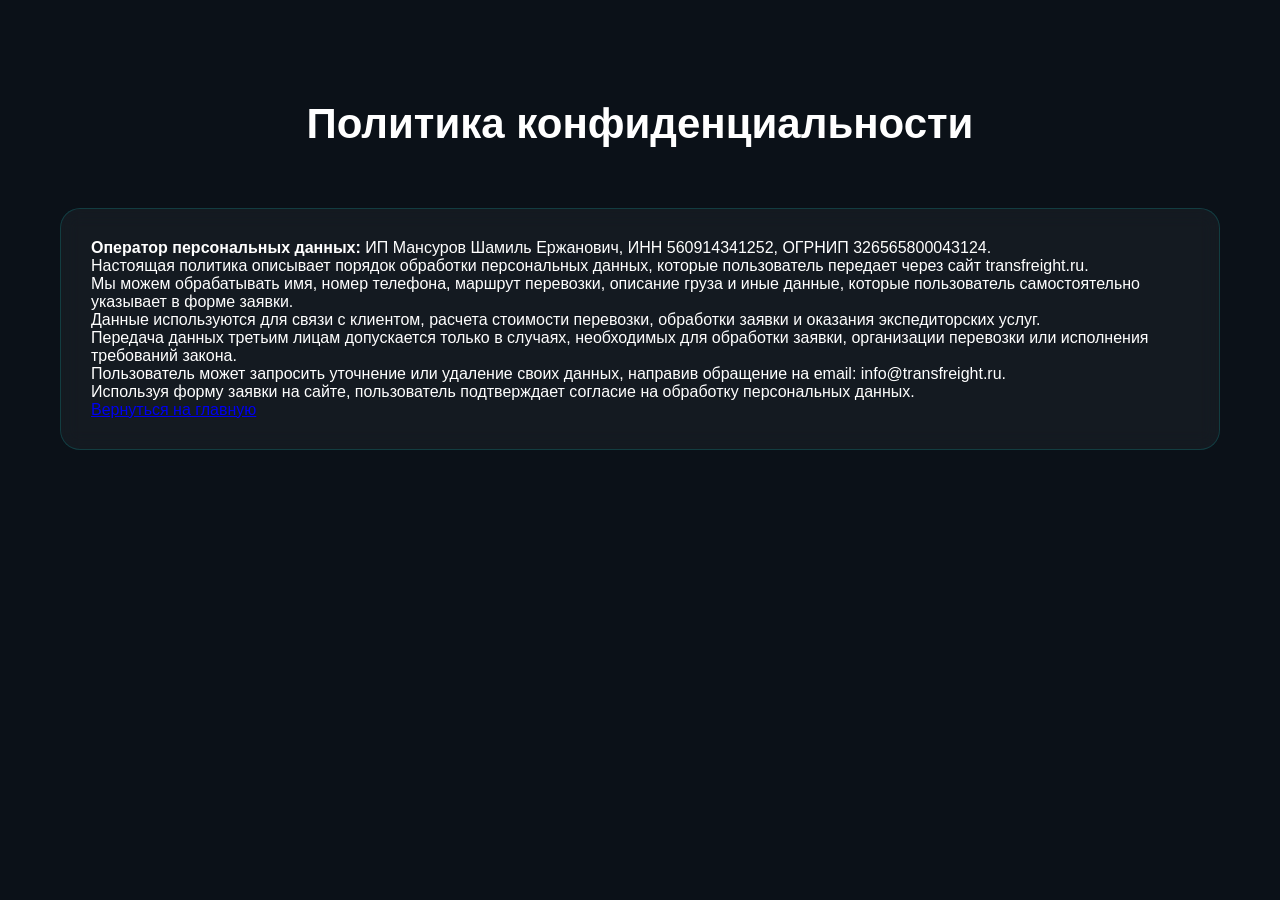
==== privacy.html @ fd97ea5b "Create privacy.html" ====
<!DOCTYPE html>
<html lang="ru">
<head>
  <meta charset="UTF-8">
  <meta name="viewport" content="width=device-width, initial-scale=1.0">
  <title>Политика конфиденциальности — TransFreight</title>
  <link rel="stylesheet" href="style.css">
</head>
<body>

<section class="contact">
  <h2>Политика конфиденциальности</h2>

  <div class="card">
    <p><strong>Оператор персональных данных:</strong> ИП Мансуров Шамиль Ержанович, ИНН 560914341252, ОГРНИП 326565800043124.</p>

    <p>Настоящая политика описывает порядок обработки персональных данных, которые пользователь передает через сайт transfreight.ru.</p>

    <p>Мы можем обрабатывать имя, номер телефона, маршрут перевозки, описание груза и иные данные, которые пользователь самостоятельно указывает в форме заявки.</p>

    <p>Данные используются для связи с клиентом, расчета стоимости перевозки, обработки заявки и оказания экспедиторских услуг.</p>

    <p>Передача данных третьим лицам допускается только в случаях, необходимых для обработки заявки, организации перевозки или исполнения требований закона.</p>

    <p>Пользователь может запросить уточнение или удаление своих данных, направив обращение на email: info@transfreight.ru.</p>

    <p>Используя форму заявки на сайте, пользователь подтверждает согласие на обработку персональных данных.</p>

    <p><a href="index.html">Вернуться на главную</a></p>
  </div>
</section>

</body>
</html>
---- style.css ----
*{
margin:0;
padding:0;
box-sizing:border-box;
font-family:Arial,sans-serif;
}

body{
background:#0b1118;
color:white;
}

.hero{
position:relative;
height:100vh;
overflow:hidden;
}

.bg-video{
position:absolute;
width:100%;
height:100%;
object-fit:cover;
}

.overlay{
position:absolute;
inset:0;
background:rgba(0,0,0,0.6);
}

.hero-content{
position:relative;
z-index:2;
height:100%;
display:flex;
flex-direction:column;
justify-content:center;
align-items:center;
text-align:center;
padding:20px;
}

.hero h1{
font-size:56px;
max-width:900px;
margin-bottom:20px;
}

.hero p{
font-size:20px;
max-width:700px;
color:#c5d3dc;
}

.buttons{
display:flex;
gap:20px;
margin-top:40px;
flex-wrap:wrap;
}

.btn{
padding:16px 32px;
border-radius:12px;
text-decoration:none;
font-weight:bold;
transition:0.3s;
}

.primary{
background:#11c5c6;
color:#081018;
}

.secondary{
border:1px solid #11c5c6;
color:#11c5c6;
}

.advantages,
.contact{
padding:100px 20px;
max-width:1200px;
margin:auto;
}

h2{
font-size:42px;
text-align:center;
margin-bottom:60px;
}

.cards{
display:grid;
grid-template-columns:repeat(auto-fit,minmax(250px,1fr));
gap:30px;
}

.card{
background:rgba(255,255,255,0.04);
border:1px solid rgba(17,197,198,0.2);
border-radius:20px;
padding:30px;
backdrop-filter:blur(10px);
}

.card h3{
margin-bottom:15px;
color:#11c5c6;
}

form{
display:flex;
flex-direction:column;
gap:20px;
max-width:600px;
margin:auto;
}

input,textarea{
background:#101820;
border:1px solid rgba(255,255,255,0.1);
border-radius:12px;
padding:16px;
color:white;
}

button{
background:#11c5c6;
border:none;
padding:18px;
border-radius:12px;
font-weight:bold;
cursor:pointer;
}

@media(max-width:768px){
.hero h1{
font-size:36px;
}

h2{
font-size:30px;
}
}
.footer{
  background:#070b10;
  border-top:1px solid rgba(17,197,198,0.2);
  padding:50px 20px 25px;
}

.footer-inner{
  max-width:1200px;
  margin:auto;
  display:grid;
  grid-template-columns:repeat(auto-fit,minmax(240px,1fr));
  gap:30px;
}

.footer h3{
  color:#11c5c6;
  font-size:26px;
  margin-bottom:12px;
}

.footer p{
  color:#c5d3dc;
  line-height:1.7;
}

.footer a{
  color:#11c5c6;
  text-decoration:none;
}

.footer-bottom{
  max-width:1200px;
  margin:35px auto 0;
  padding-top:20px;
  border-top:1px solid rgba(255,255,255,0.08);
  color:#6f7d86;
  font-size:14px;
}
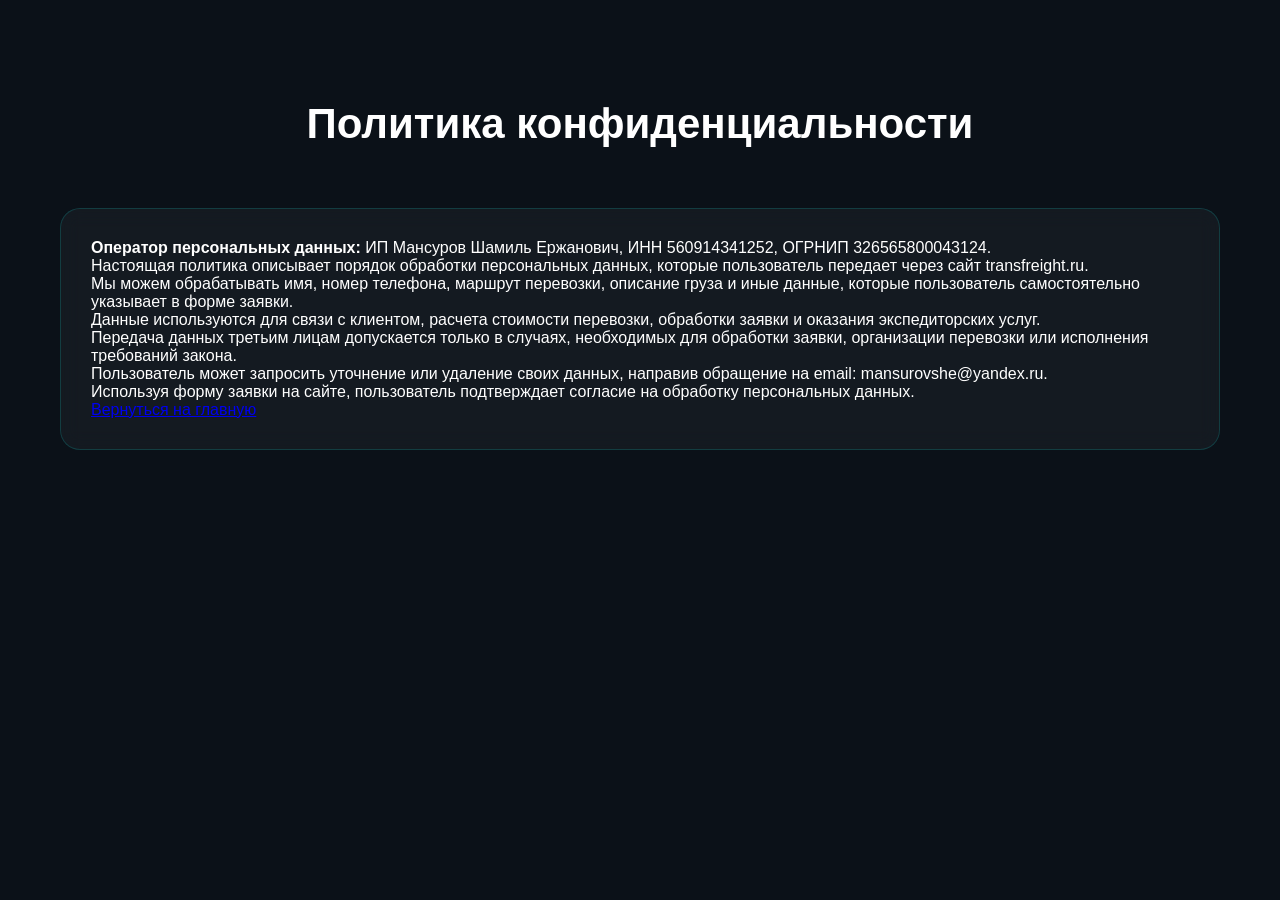
==== commit 67f088c0: "Update privacy.html" ====
--- a/privacy.html
+++ b/privacy.html
@@ -22,7 +22,7 @@
 
     <p>Передача данных третьим лицам допускается только в случаях, необходимых для обработки заявки, организации перевозки или исполнения требований закона.</p>
 
-    <p>Пользователь может запросить уточнение или удаление своих данных, направив обращение на email: info@transfreight.ru.</p>
+    <p>Пользователь может запросить уточнение или удаление своих данных, направив обращение на email: mansurovshe@yandex.ru.</p>
 
     <p>Используя форму заявки на сайте, пользователь подтверждает согласие на обработку персональных данных.</p>
 
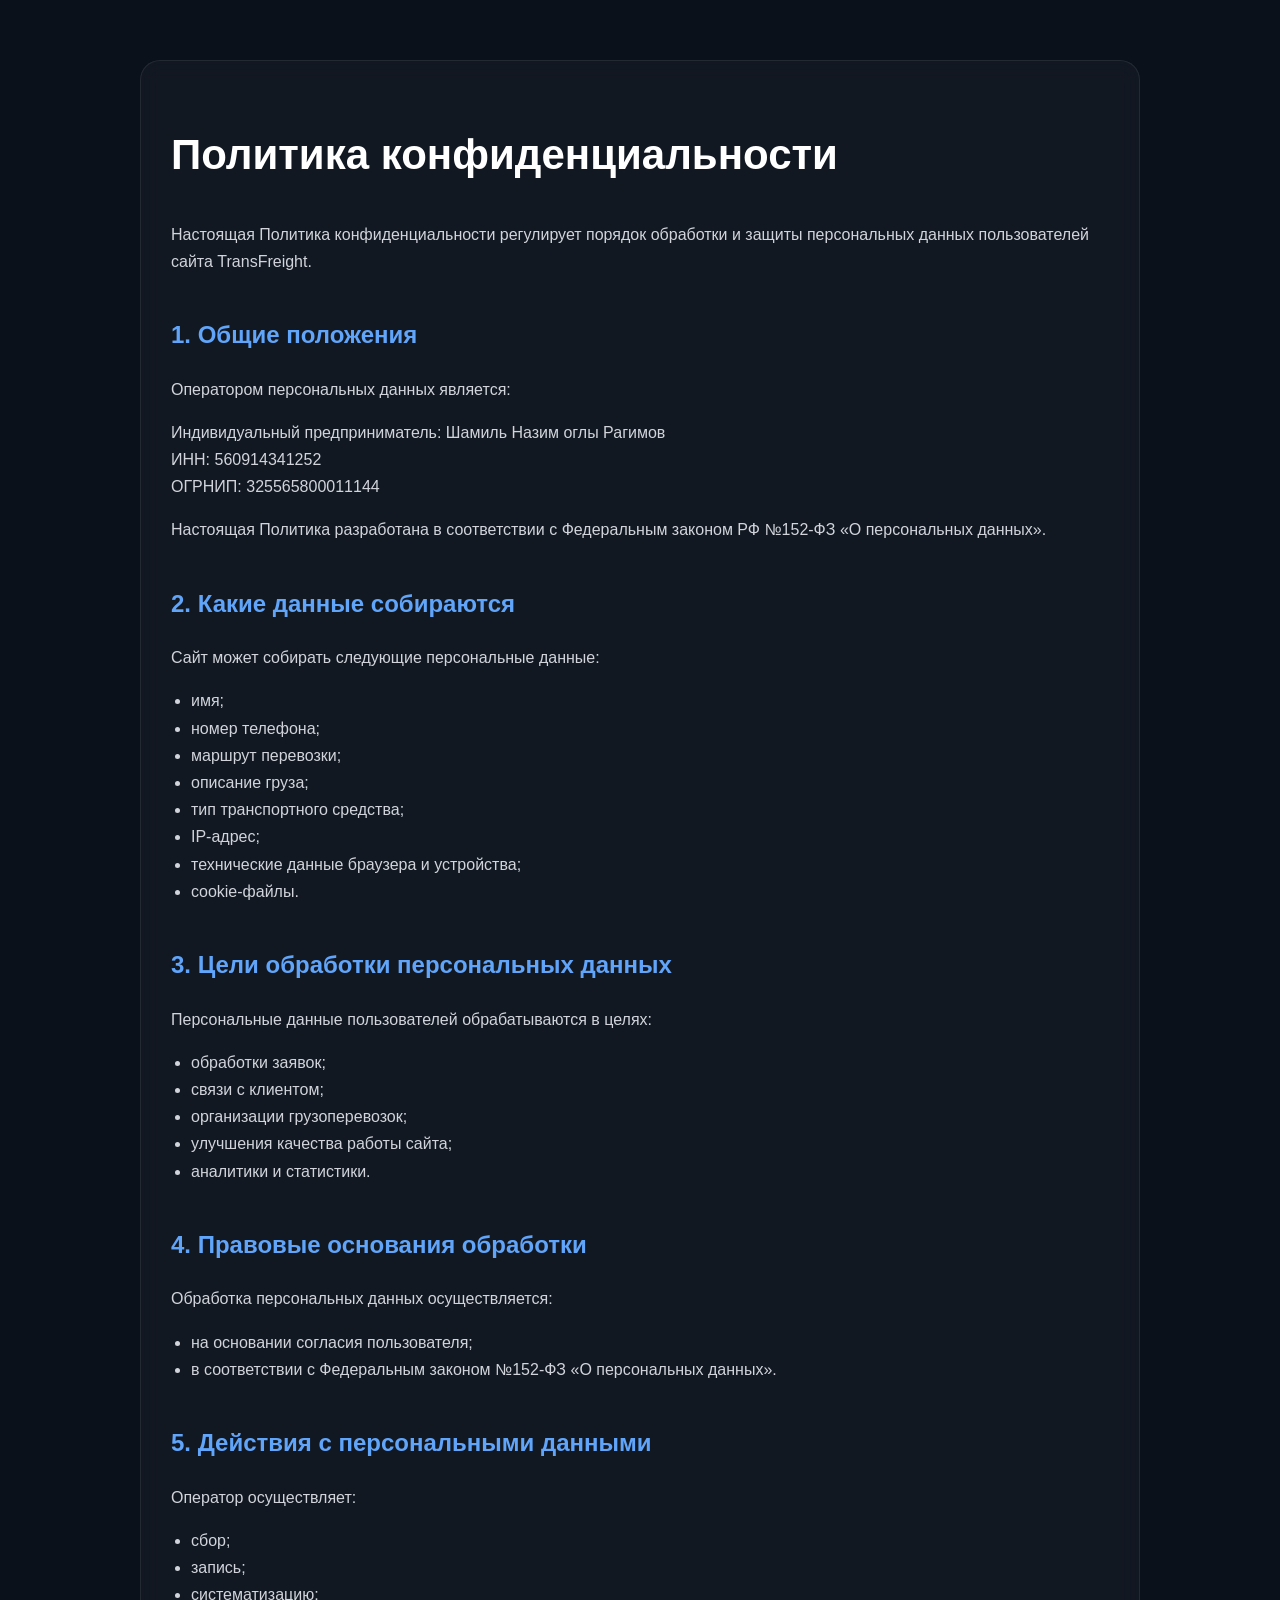
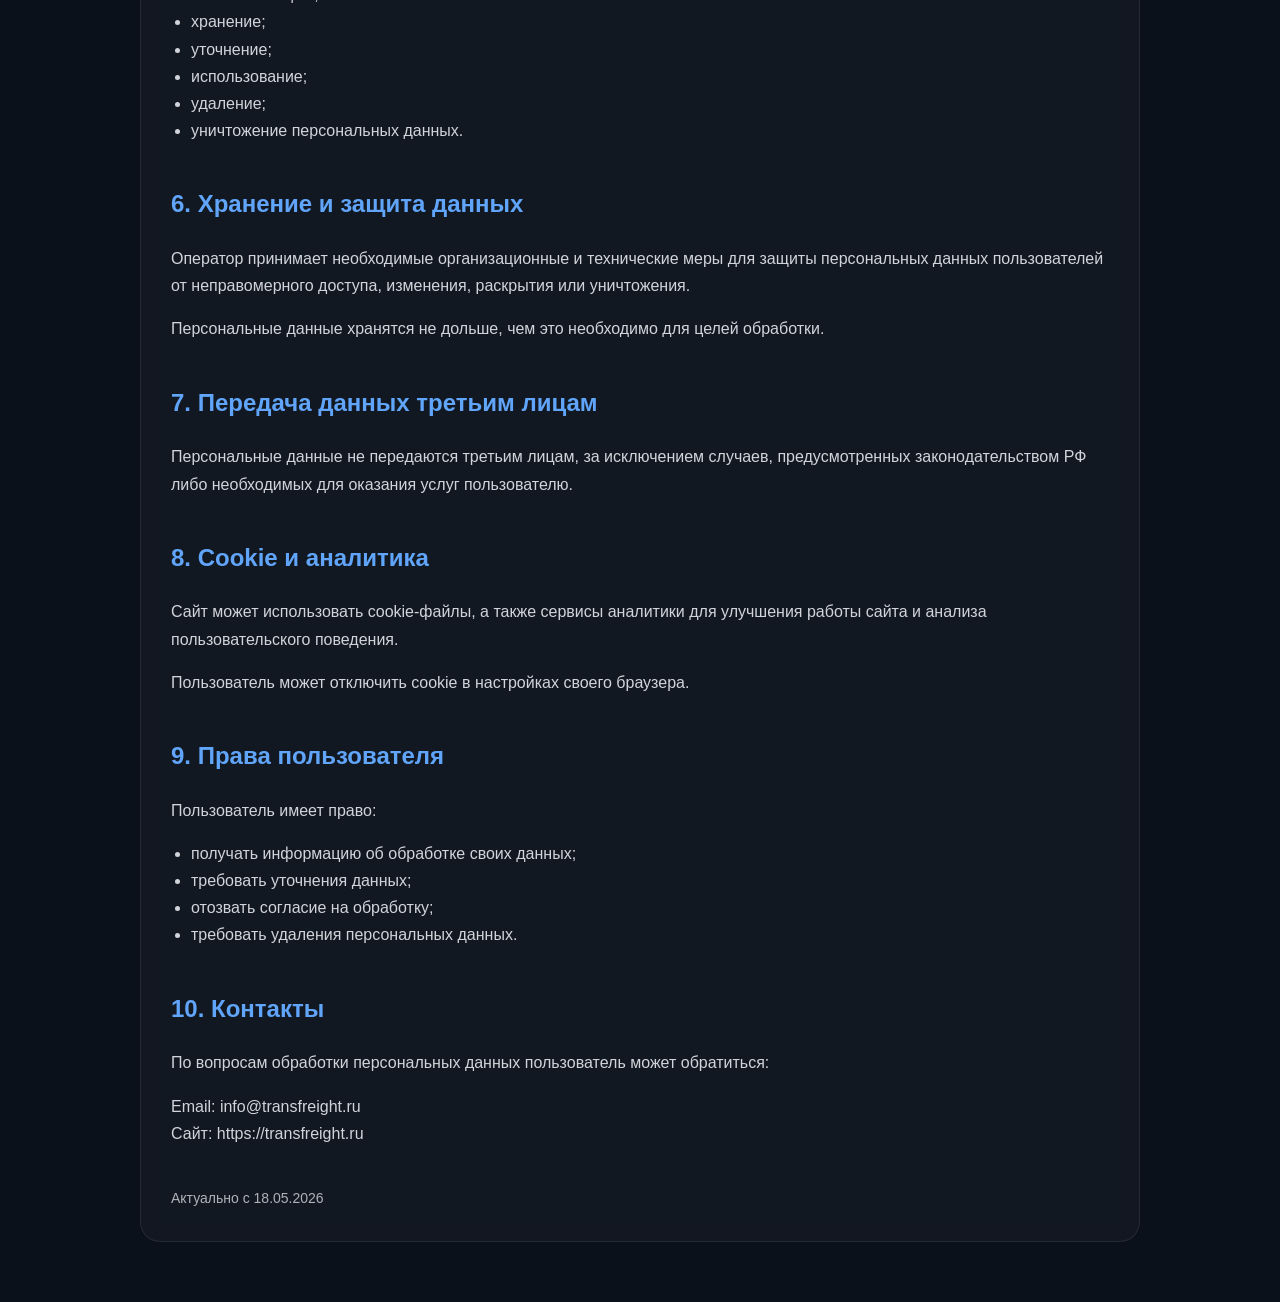
==== commit da9dfc11: "Update privacy.html" ====
--- a/privacy.html
+++ b/privacy.html
@@ -1,34 +1,227 @@
 <!DOCTYPE html>
 <html lang="ru">
 <head>
-  <meta charset="UTF-8">
-  <meta name="viewport" content="width=device-width, initial-scale=1.0">
-  <title>Политика конфиденциальности — TransFreight</title>
-  <link rel="stylesheet" href="style.css">
+  <meta charset="UTF-8" />
+  <meta name="viewport" content="width=device-width, initial-scale=1.0"/>
+  <title>Политика конфиденциальности | TransFreight</title>
+
+  <style>
+    body{
+      margin:0;
+      padding:0;
+      background:#0b111b;
+      color:#f1f5f9;
+      font-family:Arial,sans-serif;
+      line-height:1.7;
+    }
+
+    .container{
+      max-width:1000px;
+      margin:0 auto;
+      padding:60px 20px;
+    }
+
+    h1{
+      font-size:42px;
+      margin-bottom:30px;
+      color:#ffffff;
+    }
+
+    h2{
+      margin-top:40px;
+      color:#60a5fa;
+      font-size:24px;
+    }
+
+    p, li{
+      color:#d1d5db;
+      font-size:16px;
+    }
+
+    ul{
+      padding-left:20px;
+    }
+
+    a{
+      color:#60a5fa;
+      text-decoration:none;
+    }
+
+    .card{
+      background:rgba(255,255,255,0.03);
+      border:1px solid rgba(255,255,255,0.08);
+      border-radius:20px;
+      padding:30px;
+      backdrop-filter:blur(10px);
+    }
+
+    .date{
+      margin-top:40px;
+      opacity:.7;
+      font-size:14px;
+    }
+
+    @media(max-width:768px){
+      h1{
+        font-size:32px;
+      }
+
+      h2{
+        font-size:22px;
+      }
+
+      .container{
+        padding:40px 16px;
+      }
+
+      .card{
+        padding:22px;
+      }
+    }
+  </style>
 </head>
 <body>
 
-<section class="contact">
-  <h2>Политика конфиденциальности</h2>
-
+<div class="container">
   <div class="card">
-    <p><strong>Оператор персональных данных:</strong> ИП Мансуров Шамиль Ержанович, ИНН 560914341252, ОГРНИП 326565800043124.</p>
-
-    <p>Настоящая политика описывает порядок обработки персональных данных, которые пользователь передает через сайт transfreight.ru.</p>
-
-    <p>Мы можем обрабатывать имя, номер телефона, маршрут перевозки, описание груза и иные данные, которые пользователь самостоятельно указывает в форме заявки.</p>
-
-    <p>Данные используются для связи с клиентом, расчета стоимости перевозки, обработки заявки и оказания экспедиторских услуг.</p>
-
-    <p>Передача данных третьим лицам допускается только в случаях, необходимых для обработки заявки, организации перевозки или исполнения требований закона.</p>
-
-    <p>Пользователь может запросить уточнение или удаление своих данных, направив обращение на email: mansurovshe@yandex.ru.</p>
-
-    <p>Используя форму заявки на сайте, пользователь подтверждает согласие на обработку персональных данных.</p>
-
-    <p><a href="index.html">Вернуться на главную</a></p>
+
+    <h1>Политика конфиденциальности</h1>
+
+    <p>
+      Настоящая Политика конфиденциальности регулирует порядок обработки и защиты персональных данных пользователей сайта TransFreight.
+    </p>
+
+    <h2>1. Общие положения</h2>
+
+    <p>
+      Оператором персональных данных является:
+    </p>
+
+    <p>
+      Индивидуальный предприниматель: Шамиль Назим оглы Рагимов<br>
+      ИНН: 560914341252<br>
+      ОГРНИП: 325565800011144
+    </p>
+
+    <p>
+      Настоящая Политика разработана в соответствии с Федеральным законом РФ №152-ФЗ «О персональных данных».
+    </p>
+
+    <h2>2. Какие данные собираются</h2>
+
+    <p>
+      Сайт может собирать следующие персональные данные:
+    </p>
+
+    <ul>
+      <li>имя;</li>
+      <li>номер телефона;</li>
+      <li>маршрут перевозки;</li>
+      <li>описание груза;</li>
+      <li>тип транспортного средства;</li>
+      <li>IP-адрес;</li>
+      <li>технические данные браузера и устройства;</li>
+      <li>cookie-файлы.</li>
+    </ul>
+
+    <h2>3. Цели обработки персональных данных</h2>
+
+    <p>
+      Персональные данные пользователей обрабатываются в целях:
+    </p>
+
+    <ul>
+      <li>обработки заявок;</li>
+      <li>связи с клиентом;</li>
+      <li>организации грузоперевозок;</li>
+      <li>улучшения качества работы сайта;</li>
+      <li>аналитики и статистики.</li>
+    </ul>
+
+    <h2>4. Правовые основания обработки</h2>
+
+    <p>
+      Обработка персональных данных осуществляется:
+    </p>
+
+    <ul>
+      <li>на основании согласия пользователя;</li>
+      <li>в соответствии с Федеральным законом №152-ФЗ «О персональных данных».</li>
+    </ul>
+
+    <h2>5. Действия с персональными данными</h2>
+
+    <p>
+      Оператор осуществляет:
+    </p>
+
+    <ul>
+      <li>сбор;</li>
+      <li>запись;</li>
+      <li>систематизацию;</li>
+      <li>хранение;</li>
+      <li>уточнение;</li>
+      <li>использование;</li>
+      <li>удаление;</li>
+      <li>уничтожение персональных данных.</li>
+    </ul>
+
+    <h2>6. Хранение и защита данных</h2>
+
+    <p>
+      Оператор принимает необходимые организационные и технические меры для защиты персональных данных пользователей от неправомерного доступа, изменения, раскрытия или уничтожения.
+    </p>
+
+    <p>
+      Персональные данные хранятся не дольше, чем это необходимо для целей обработки.
+    </p>
+
+    <h2>7. Передача данных третьим лицам</h2>
+
+    <p>
+      Персональные данные не передаются третьим лицам, за исключением случаев, предусмотренных законодательством РФ либо необходимых для оказания услуг пользователю.
+    </p>
+
+    <h2>8. Cookie и аналитика</h2>
+
+    <p>
+      Сайт может использовать cookie-файлы, а также сервисы аналитики для улучшения работы сайта и анализа пользовательского поведения.
+    </p>
+
+    <p>
+      Пользователь может отключить cookie в настройках своего браузера.
+    </p>
+
+    <h2>9. Права пользователя</h2>
+
+    <p>
+      Пользователь имеет право:
+    </p>
+
+    <ul>
+      <li>получать информацию об обработке своих данных;</li>
+      <li>требовать уточнения данных;</li>
+      <li>отозвать согласие на обработку;</li>
+      <li>требовать удаления персональных данных.</li>
+    </ul>
+
+    <h2>10. Контакты</h2>
+
+    <p>
+      По вопросам обработки персональных данных пользователь может обратиться:
+    </p>
+
+    <p>
+      Email: info@transfreight.ru<br>
+      Сайт: https://transfreight.ru
+    </p>
+
+    <div class="date">
+      Актуально с 18.05.2026
+    </div>
+
   </div>
-</section>
+</div>
 
 </body>
 </html>
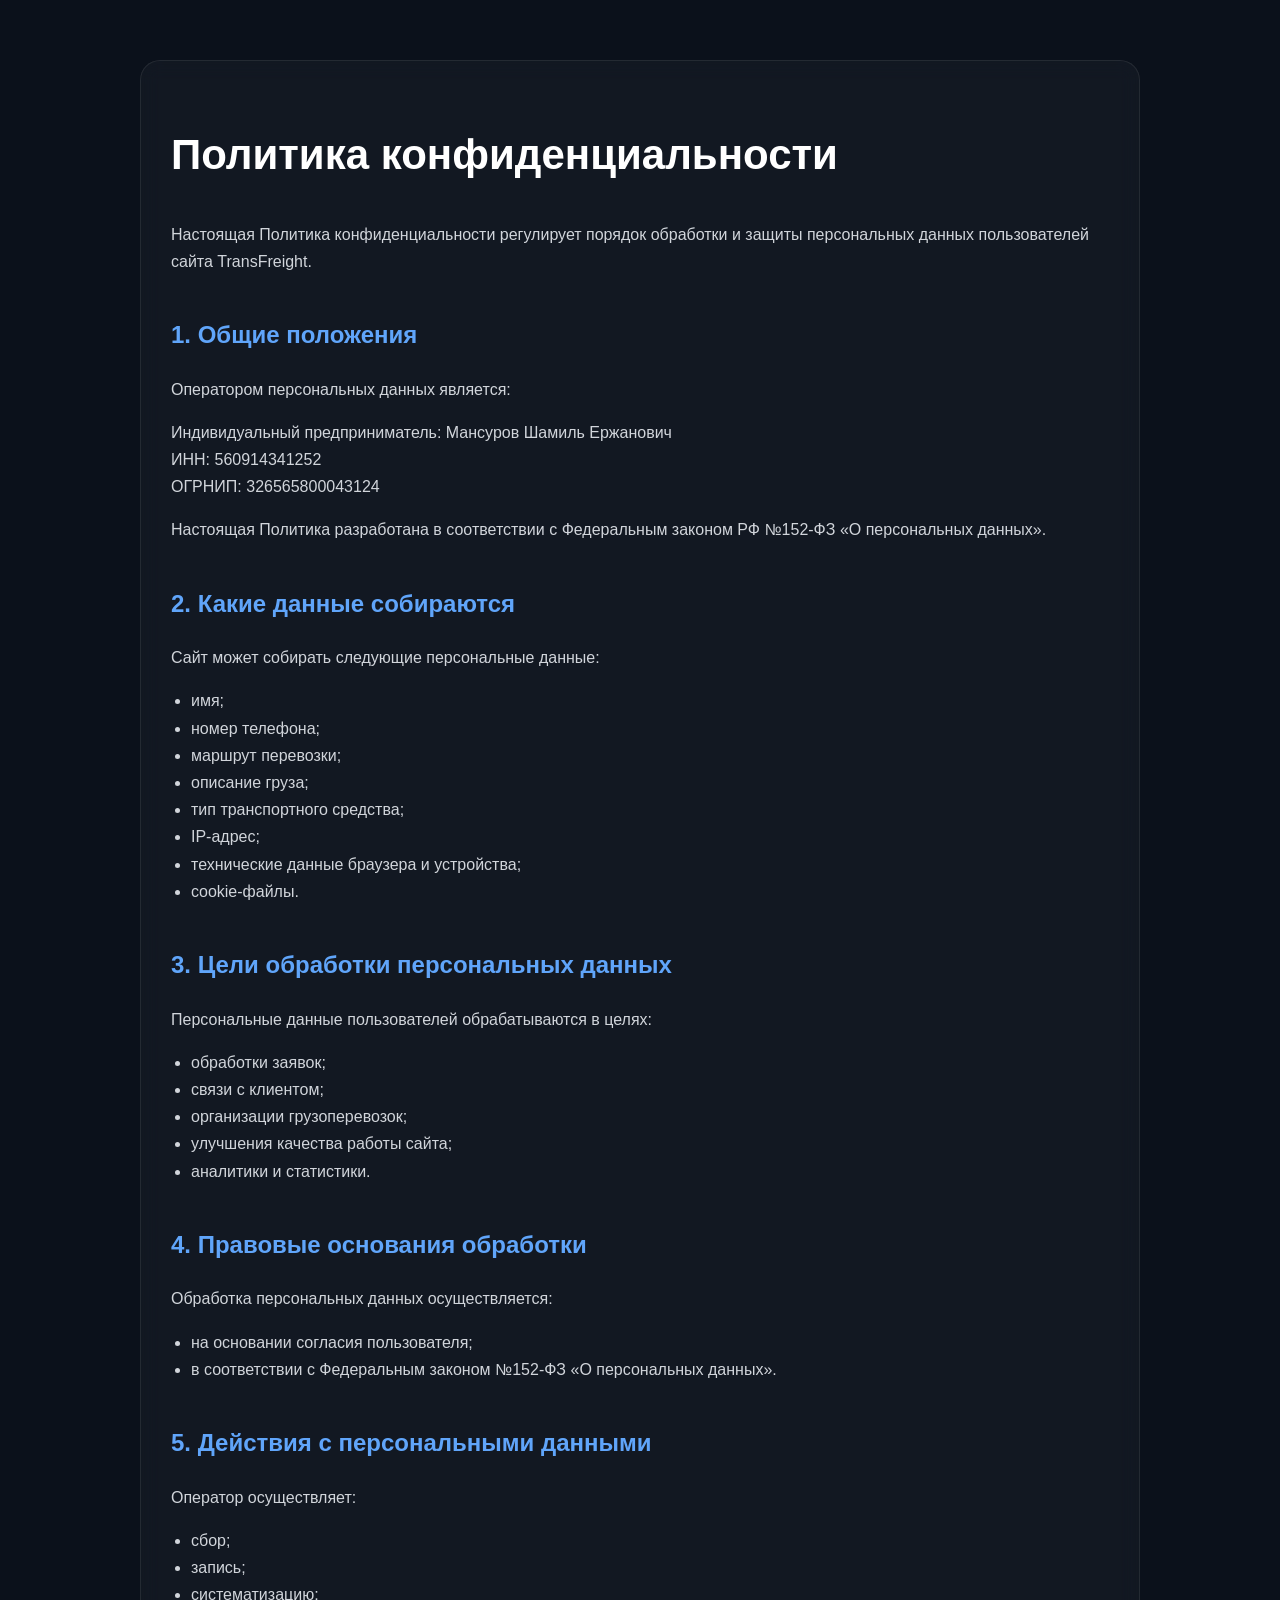
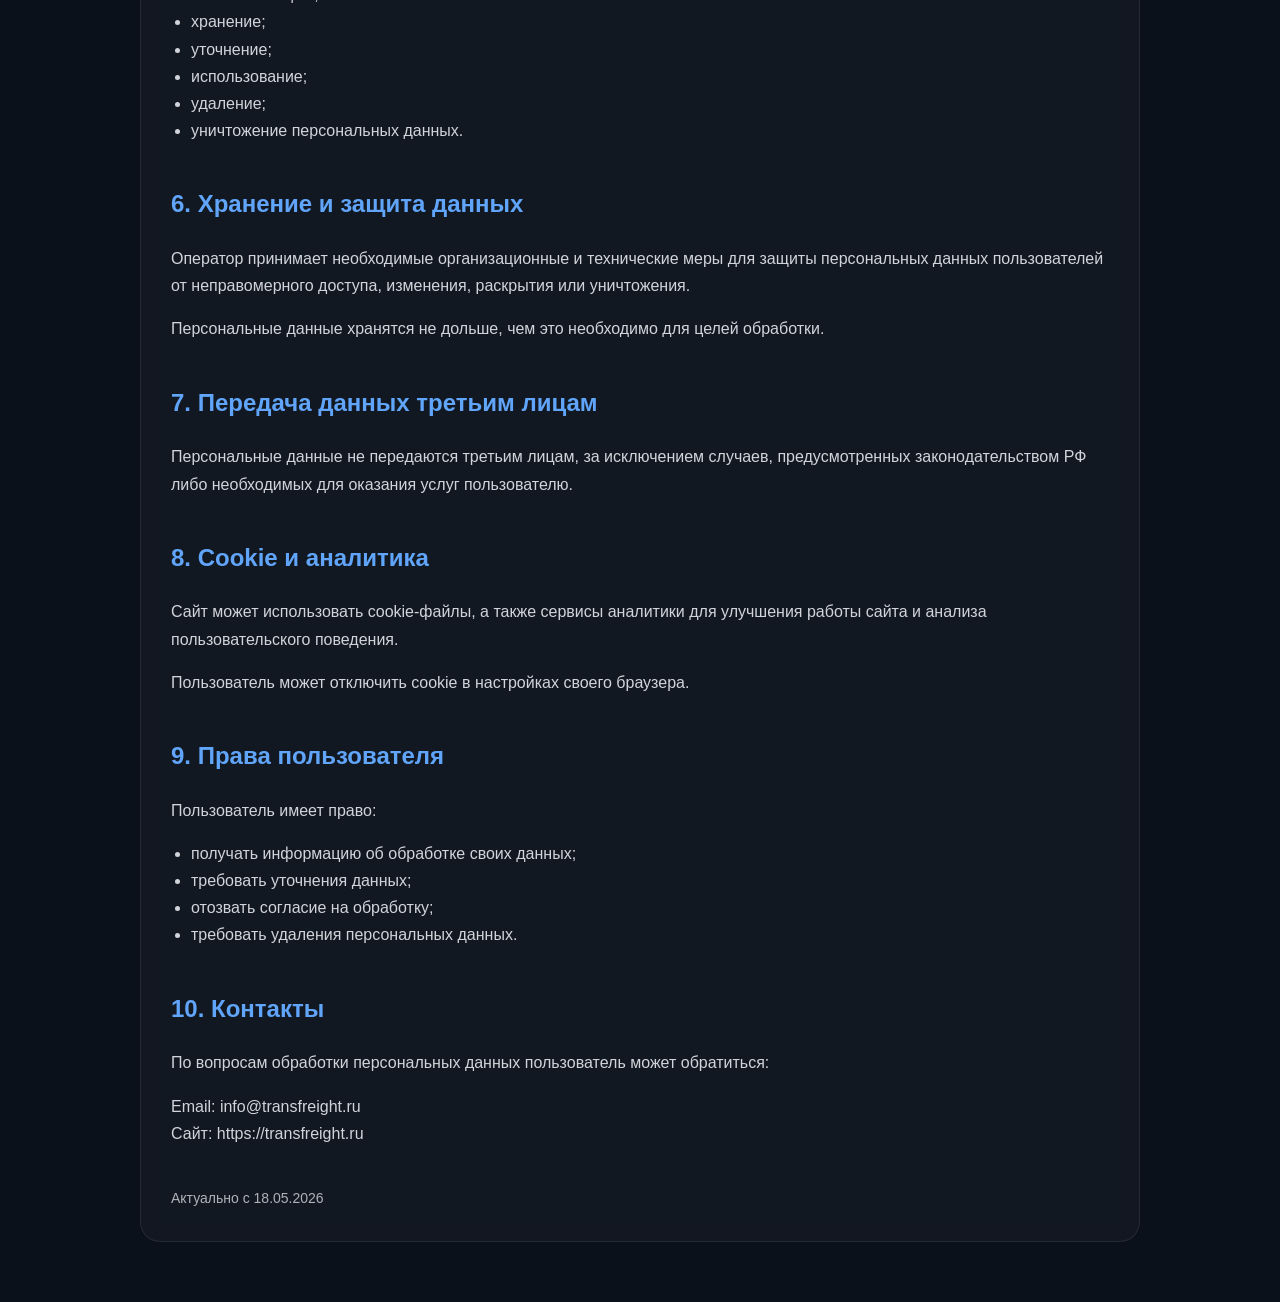
==== commit 5486376b: "Update privacy.html" ====
--- a/privacy.html
+++ b/privacy.html
@@ -98,9 +98,9 @@
     </p>
 
     <p>
-      Индивидуальный предприниматель: Шамиль Назим оглы Рагимов<br>
+      Индивидуальный предприниматель: Мансуров Шамиль Ержанович<br>
       ИНН: 560914341252<br>
-      ОГРНИП: 325565800011144
+      ОГРНИП: 326565800043124
     </p>
 
     <p>
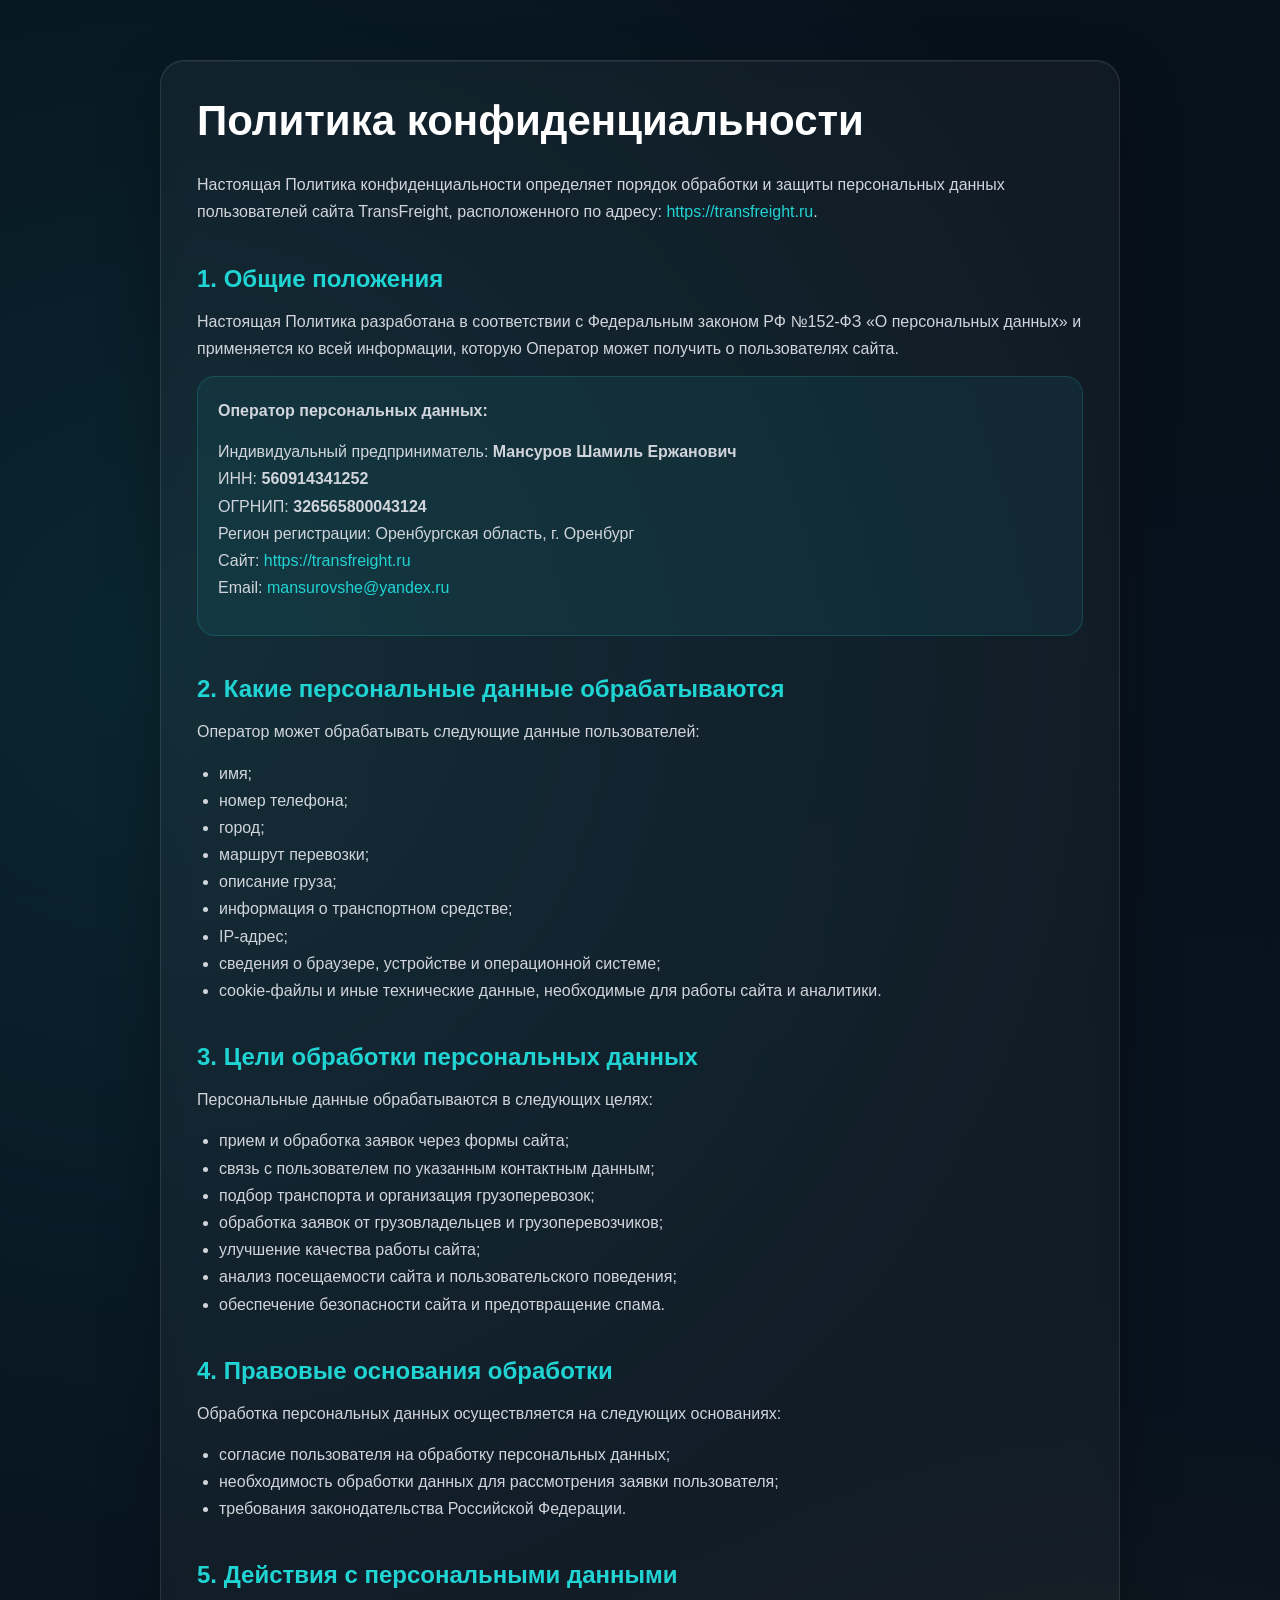
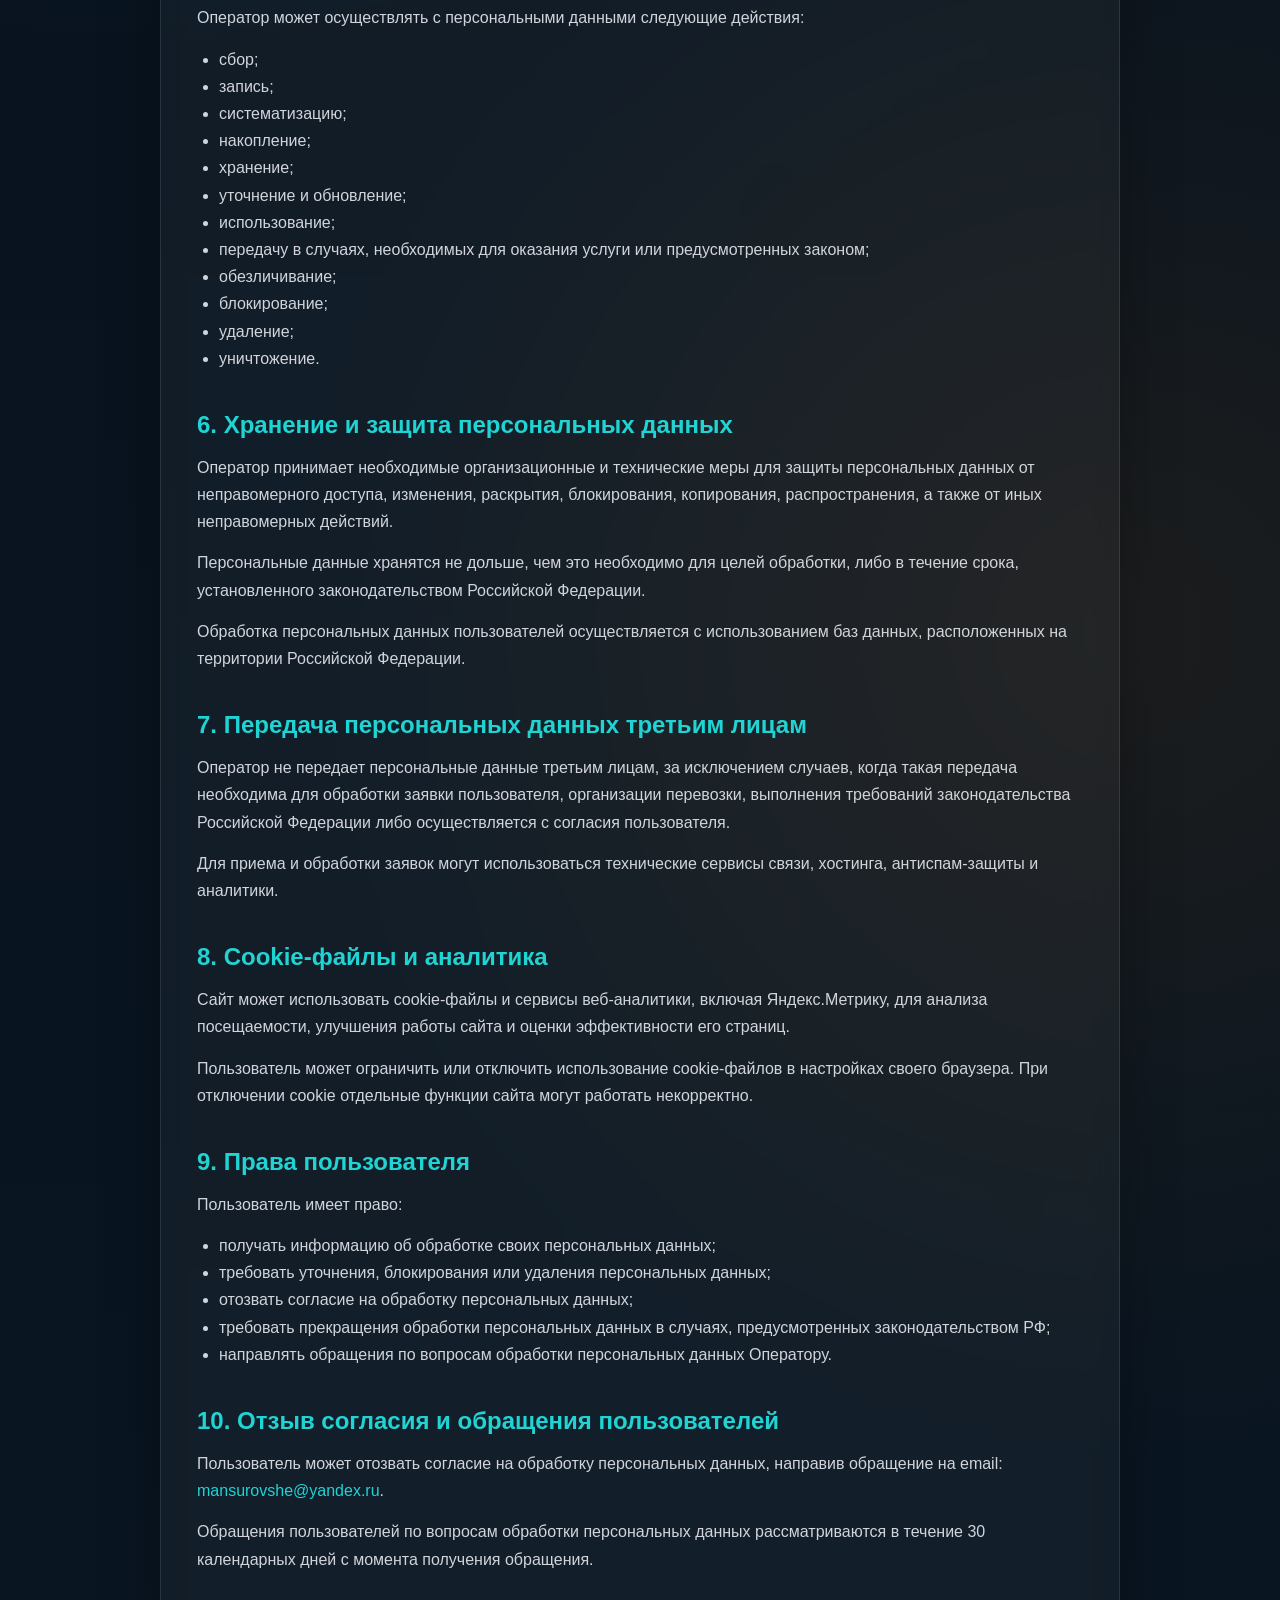
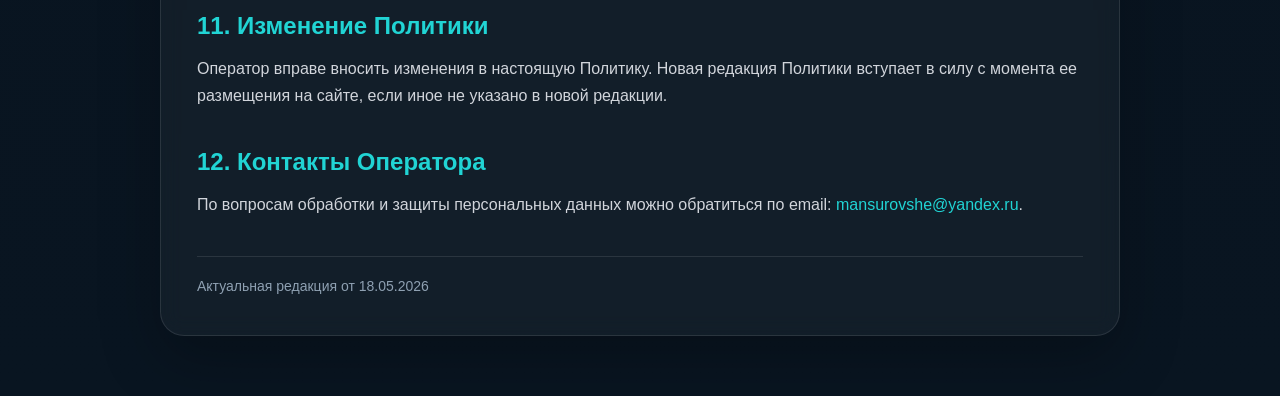
==== commit 953543bb: "Add files via upload" ====
--- a/privacy.html
+++ b/privacy.html
@@ -2,16 +2,24 @@
 <html lang="ru">
 <head>
   <meta charset="UTF-8" />
-  <meta name="viewport" content="width=device-width, initial-scale=1.0"/>
+  <meta name="viewport" content="width=device-width, initial-scale=1.0" />
   <title>Политика конфиденциальности | TransFreight</title>
+  <meta name="description" content="Политика конфиденциальности TransFreight: порядок обработки персональных данных пользователей сайта." />
 
   <style>
+    *{
+      box-sizing:border-box;
+    }
+
     body{
       margin:0;
       padding:0;
-      background:#0b111b;
+      background:
+        radial-gradient(circle at 12% 18%, rgba(33,212,212,0.10), transparent 32%),
+        radial-gradient(circle at 88% 62%, rgba(255,140,0,0.08), transparent 34%),
+        linear-gradient(180deg, #07111c 0%, #08131f 45%, #091521 100%);
       color:#f1f5f9;
-      font-family:Arial,sans-serif;
+      font-family:Arial, sans-serif;
       line-height:1.7;
     }
 
@@ -21,207 +29,256 @@
       padding:60px 20px;
     }
 
+    .card{
+      background:rgba(255,255,255,0.04);
+      border:1px solid rgba(255,255,255,0.10);
+      border-radius:24px;
+      padding:36px;
+      box-shadow:0 22px 60px rgba(0,0,0,0.26), inset 0 1px 0 rgba(255,255,255,0.06);
+      backdrop-filter:blur(10px);
+      -webkit-backdrop-filter:blur(10px);
+    }
+
     h1{
+      margin:0 0 26px;
       font-size:42px;
-      margin-bottom:30px;
+      line-height:1.15;
       color:#ffffff;
     }
 
     h2{
-      margin-top:40px;
-      color:#60a5fa;
+      margin:38px 0 14px;
+      color:#21d4d4;
       font-size:24px;
-    }
-
-    p, li{
+      line-height:1.25;
+    }
+
+    p,
+    li{
       color:#d1d5db;
       font-size:16px;
     }
 
+    p{
+      margin:0 0 14px;
+    }
+
     ul{
-      padding-left:20px;
+      margin:0 0 14px;
+      padding-left:22px;
     }
 
     a{
-      color:#60a5fa;
+      color:#21d4d4;
       text-decoration:none;
     }
 
-    .card{
-      background:rgba(255,255,255,0.03);
-      border:1px solid rgba(255,255,255,0.08);
-      border-radius:20px;
-      padding:30px;
-      backdrop-filter:blur(10px);
+    a:hover{
+      text-decoration:underline;
+    }
+
+    .operator{
+      padding:20px;
+      border-radius:18px;
+      background:rgba(33,212,212,0.07);
+      border:1px solid rgba(33,212,212,0.18);
     }
 
     .date{
-      margin-top:40px;
-      opacity:.7;
+      margin-top:38px;
+      padding-top:18px;
+      border-top:1px solid rgba(255,255,255,0.10);
+      color:#8fa1b2;
       font-size:14px;
     }
 
     @media(max-width:768px){
+      .container{
+        padding:36px 16px;
+      }
+
+      .card{
+        padding:24px 20px;
+        border-radius:20px;
+        backdrop-filter:none;
+        -webkit-backdrop-filter:none;
+      }
+
       h1{
-        font-size:32px;
+        font-size:30px;
       }
 
       h2{
-        font-size:22px;
-      }
-
-      .container{
-        padding:40px 16px;
-      }
-
-      .card{
-        padding:22px;
+        font-size:21px;
+      }
+
+      p,
+      li{
+        font-size:15px;
       }
     }
   </style>
 </head>
 <body>
 
-<div class="container">
-  <div class="card">
-
-    <h1>Политика конфиденциальности</h1>
-
-    <p>
-      Настоящая Политика конфиденциальности регулирует порядок обработки и защиты персональных данных пользователей сайта TransFreight.
-    </p>
-
-    <h2>1. Общие положения</h2>
-
-    <p>
-      Оператором персональных данных является:
-    </p>
-
-    <p>
-      Индивидуальный предприниматель: Мансуров Шамиль Ержанович<br>
-      ИНН: 560914341252<br>
-      ОГРНИП: 326565800043124
-    </p>
-
-    <p>
-      Настоящая Политика разработана в соответствии с Федеральным законом РФ №152-ФЗ «О персональных данных».
-    </p>
-
-    <h2>2. Какие данные собираются</h2>
-
-    <p>
-      Сайт может собирать следующие персональные данные:
-    </p>
-
-    <ul>
-      <li>имя;</li>
-      <li>номер телефона;</li>
-      <li>маршрут перевозки;</li>
-      <li>описание груза;</li>
-      <li>тип транспортного средства;</li>
-      <li>IP-адрес;</li>
-      <li>технические данные браузера и устройства;</li>
-      <li>cookie-файлы.</li>
-    </ul>
-
-    <h2>3. Цели обработки персональных данных</h2>
-
-    <p>
-      Персональные данные пользователей обрабатываются в целях:
-    </p>
-
-    <ul>
-      <li>обработки заявок;</li>
-      <li>связи с клиентом;</li>
-      <li>организации грузоперевозок;</li>
-      <li>улучшения качества работы сайта;</li>
-      <li>аналитики и статистики.</li>
-    </ul>
-
-    <h2>4. Правовые основания обработки</h2>
-
-    <p>
-      Обработка персональных данных осуществляется:
-    </p>
-
-    <ul>
-      <li>на основании согласия пользователя;</li>
-      <li>в соответствии с Федеральным законом №152-ФЗ «О персональных данных».</li>
-    </ul>
-
-    <h2>5. Действия с персональными данными</h2>
-
-    <p>
-      Оператор осуществляет:
-    </p>
-
-    <ul>
-      <li>сбор;</li>
-      <li>запись;</li>
-      <li>систематизацию;</li>
-      <li>хранение;</li>
-      <li>уточнение;</li>
-      <li>использование;</li>
-      <li>удаление;</li>
-      <li>уничтожение персональных данных.</li>
-    </ul>
-
-    <h2>6. Хранение и защита данных</h2>
-
-    <p>
-      Оператор принимает необходимые организационные и технические меры для защиты персональных данных пользователей от неправомерного доступа, изменения, раскрытия или уничтожения.
-    </p>
-
-    <p>
-      Персональные данные хранятся не дольше, чем это необходимо для целей обработки.
-    </p>
-
-    <h2>7. Передача данных третьим лицам</h2>
-
-    <p>
-      Персональные данные не передаются третьим лицам, за исключением случаев, предусмотренных законодательством РФ либо необходимых для оказания услуг пользователю.
-    </p>
-
-    <h2>8. Cookie и аналитика</h2>
-
-    <p>
-      Сайт может использовать cookie-файлы, а также сервисы аналитики для улучшения работы сайта и анализа пользовательского поведения.
-    </p>
-
-    <p>
-      Пользователь может отключить cookie в настройках своего браузера.
-    </p>
-
-    <h2>9. Права пользователя</h2>
-
-    <p>
-      Пользователь имеет право:
-    </p>
-
-    <ul>
-      <li>получать информацию об обработке своих данных;</li>
-      <li>требовать уточнения данных;</li>
-      <li>отозвать согласие на обработку;</li>
-      <li>требовать удаления персональных данных.</li>
-    </ul>
-
-    <h2>10. Контакты</h2>
-
-    <p>
-      По вопросам обработки персональных данных пользователь может обратиться:
-    </p>
-
-    <p>
-      Email: info@transfreight.ru<br>
-      Сайт: https://transfreight.ru
-    </p>
-
-    <div class="date">
-      Актуально с 18.05.2026
-    </div>
-
-  </div>
-</div>
+  <main class="container">
+    <section class="card">
+      <h1>Политика конфиденциальности</h1>
+
+      <p>
+        Настоящая Политика конфиденциальности определяет порядок обработки и защиты персональных данных пользователей сайта TransFreight, расположенного по адресу: <a href="https://transfreight.ru">https://transfreight.ru</a>.
+      </p>
+
+      <h2>1. Общие положения</h2>
+
+      <p>
+        Настоящая Политика разработана в соответствии с Федеральным законом РФ №152-ФЗ «О персональных данных» и применяется ко всей информации, которую Оператор может получить о пользователях сайта.
+      </p>
+
+      <div class="operator">
+        <p><strong>Оператор персональных данных:</strong></p>
+        <p>
+          Индивидуальный предприниматель: <strong>Мансуров Шамиль Ержанович</strong><br>
+          ИНН: <strong>560914341252</strong><br>
+          ОГРНИП: <strong>326565800043124</strong><br>
+          Регион регистрации: Оренбургская область, г. Оренбург<br>
+          Сайт: <a href="https://transfreight.ru">https://transfreight.ru</a><br>
+          Email: <a href="mailto:mansurovshe@yandex.ru">mansurovshe@yandex.ru</a>
+        </p>
+      </div>
+
+      <h2>2. Какие персональные данные обрабатываются</h2>
+
+      <p>Оператор может обрабатывать следующие данные пользователей:</p>
+
+      <ul>
+        <li>имя;</li>
+        <li>номер телефона;</li>
+        <li>город;</li>
+        <li>маршрут перевозки;</li>
+        <li>описание груза;</li>
+        <li>информация о транспортном средстве;</li>
+        <li>IP-адрес;</li>
+        <li>сведения о браузере, устройстве и операционной системе;</li>
+        <li>cookie-файлы и иные технические данные, необходимые для работы сайта и аналитики.</li>
+      </ul>
+
+      <h2>3. Цели обработки персональных данных</h2>
+
+      <p>Персональные данные обрабатываются в следующих целях:</p>
+
+      <ul>
+        <li>прием и обработка заявок через формы сайта;</li>
+        <li>связь с пользователем по указанным контактным данным;</li>
+        <li>подбор транспорта и организация грузоперевозок;</li>
+        <li>обработка заявок от грузовладельцев и грузоперевозчиков;</li>
+        <li>улучшение качества работы сайта;</li>
+        <li>анализ посещаемости сайта и пользовательского поведения;</li>
+        <li>обеспечение безопасности сайта и предотвращение спама.</li>
+      </ul>
+
+      <h2>4. Правовые основания обработки</h2>
+
+      <p>Обработка персональных данных осуществляется на следующих основаниях:</p>
+
+      <ul>
+        <li>согласие пользователя на обработку персональных данных;</li>
+        <li>необходимость обработки данных для рассмотрения заявки пользователя;</li>
+        <li>требования законодательства Российской Федерации.</li>
+      </ul>
+
+      <h2>5. Действия с персональными данными</h2>
+
+      <p>Оператор может осуществлять с персональными данными следующие действия:</p>
+
+      <ul>
+        <li>сбор;</li>
+        <li>запись;</li>
+        <li>систематизацию;</li>
+        <li>накопление;</li>
+        <li>хранение;</li>
+        <li>уточнение и обновление;</li>
+        <li>использование;</li>
+        <li>передачу в случаях, необходимых для оказания услуги или предусмотренных законом;</li>
+        <li>обезличивание;</li>
+        <li>блокирование;</li>
+        <li>удаление;</li>
+        <li>уничтожение.</li>
+      </ul>
+
+      <h2>6. Хранение и защита персональных данных</h2>
+
+      <p>
+        Оператор принимает необходимые организационные и технические меры для защиты персональных данных от неправомерного доступа, изменения, раскрытия, блокирования, копирования, распространения, а также от иных неправомерных действий.
+      </p>
+
+      <p>
+        Персональные данные хранятся не дольше, чем это необходимо для целей обработки, либо в течение срока, установленного законодательством Российской Федерации.
+      </p>
+
+      <p>
+        Обработка персональных данных пользователей осуществляется с использованием баз данных, расположенных на территории Российской Федерации.
+      </p>
+
+      <h2>7. Передача персональных данных третьим лицам</h2>
+
+      <p>
+        Оператор не передает персональные данные третьим лицам, за исключением случаев, когда такая передача необходима для обработки заявки пользователя, организации перевозки, выполнения требований законодательства Российской Федерации либо осуществляется с согласия пользователя.
+      </p>
+
+      <p>
+        Для приема и обработки заявок могут использоваться технические сервисы связи, хостинга, антиспам-защиты и аналитики.
+      </p>
+
+      <h2>8. Cookie-файлы и аналитика</h2>
+
+      <p>
+        Сайт может использовать cookie-файлы и сервисы веб-аналитики, включая Яндекс.Метрику, для анализа посещаемости, улучшения работы сайта и оценки эффективности его страниц.
+      </p>
+
+      <p>
+        Пользователь может ограничить или отключить использование cookie-файлов в настройках своего браузера. При отключении cookie отдельные функции сайта могут работать некорректно.
+      </p>
+
+      <h2>9. Права пользователя</h2>
+
+      <p>Пользователь имеет право:</p>
+
+      <ul>
+        <li>получать информацию об обработке своих персональных данных;</li>
+        <li>требовать уточнения, блокирования или удаления персональных данных;</li>
+        <li>отозвать согласие на обработку персональных данных;</li>
+        <li>требовать прекращения обработки персональных данных в случаях, предусмотренных законодательством РФ;</li>
+        <li>направлять обращения по вопросам обработки персональных данных Оператору.</li>
+      </ul>
+
+      <h2>10. Отзыв согласия и обращения пользователей</h2>
+
+      <p>
+        Пользователь может отозвать согласие на обработку персональных данных, направив обращение на email: <a href="mailto:mansurovshe@yandex.ru">mansurovshe@yandex.ru</a>.
+      </p>
+
+      <p>
+        Обращения пользователей по вопросам обработки персональных данных рассматриваются в течение 30 календарных дней с момента получения обращения.
+      </p>
+
+      <h2>11. Изменение Политики</h2>
+
+      <p>
+        Оператор вправе вносить изменения в настоящую Политику. Новая редакция Политики вступает в силу с момента ее размещения на сайте, если иное не указано в новой редакции.
+      </p>
+
+      <h2>12. Контакты Оператора</h2>
+
+      <p>
+        По вопросам обработки и защиты персональных данных можно обратиться по email: <a href="mailto:mansurovshe@yandex.ru">mansurovshe@yandex.ru</a>.
+      </p>
+
+      <div class="date">
+        Актуальная редакция от 18.05.2026
+      </div>
+    </section>
+  </main>
 
 </body>
 </html>
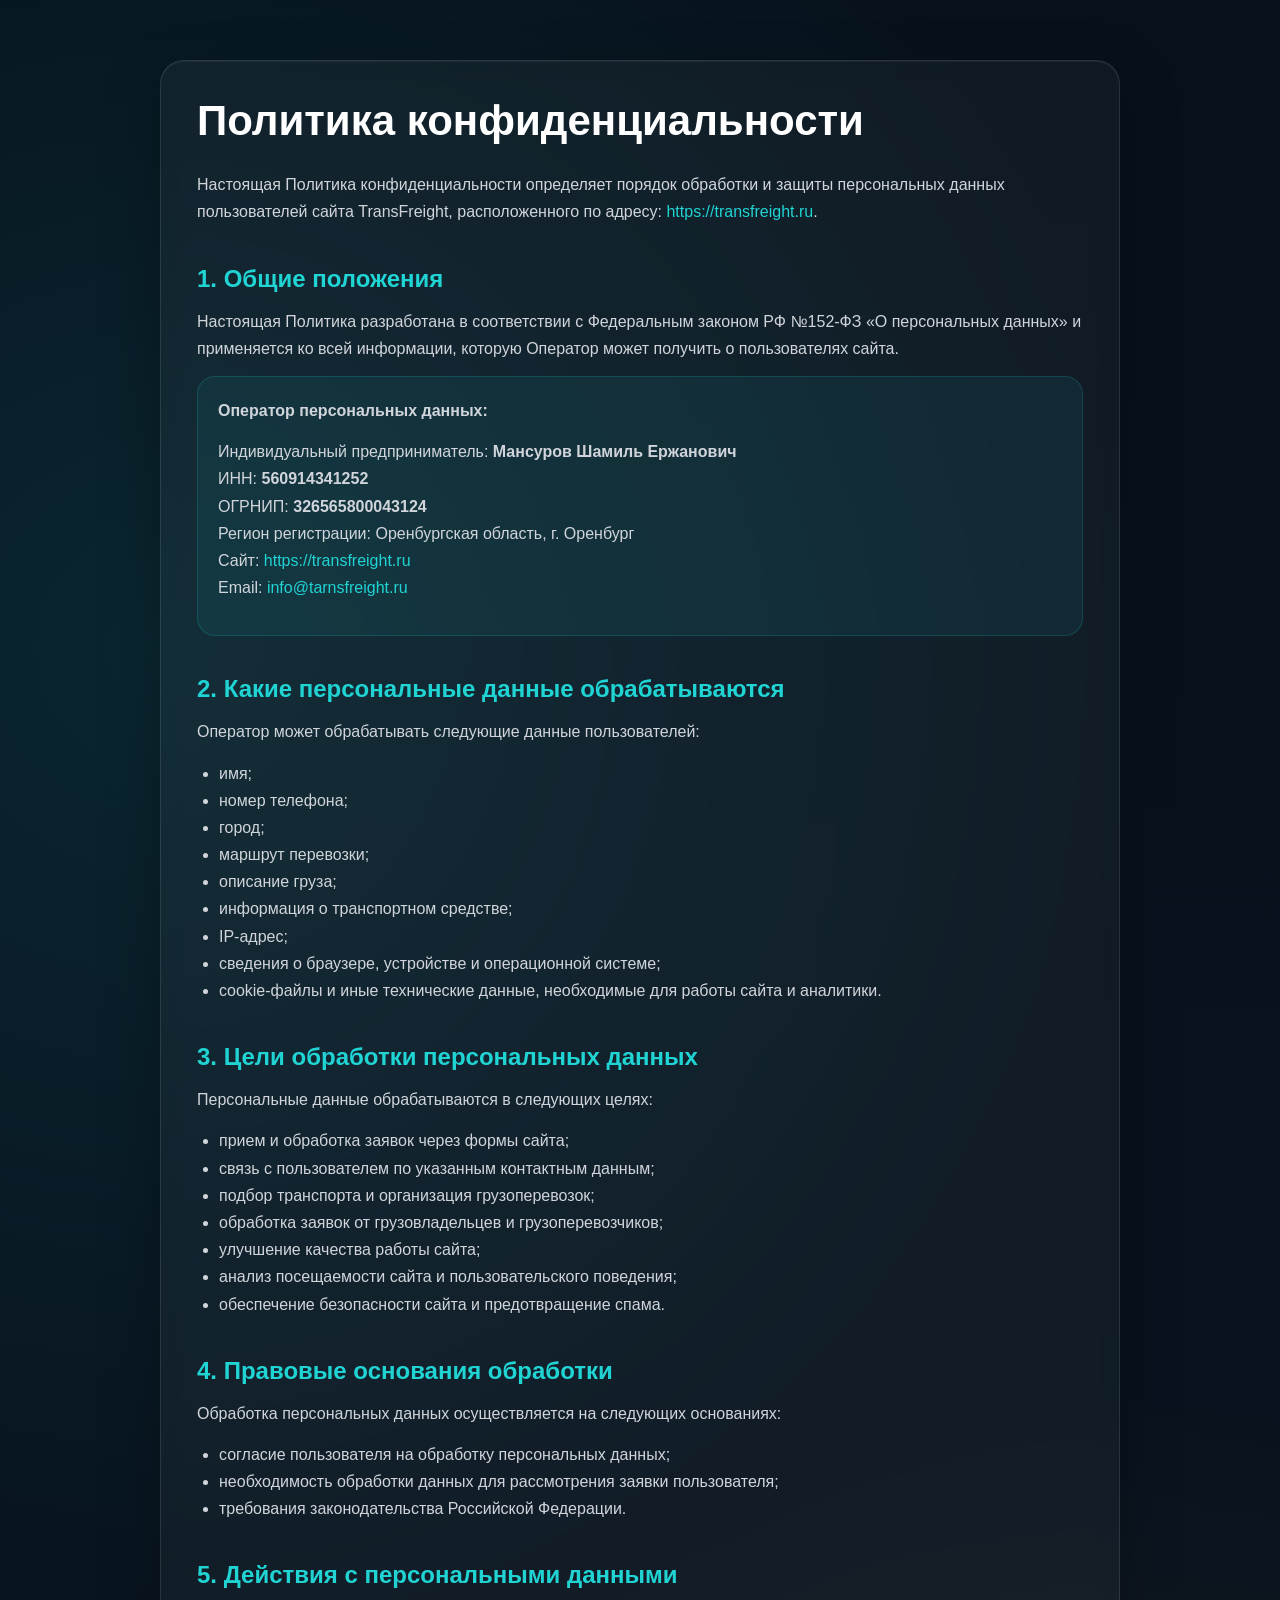
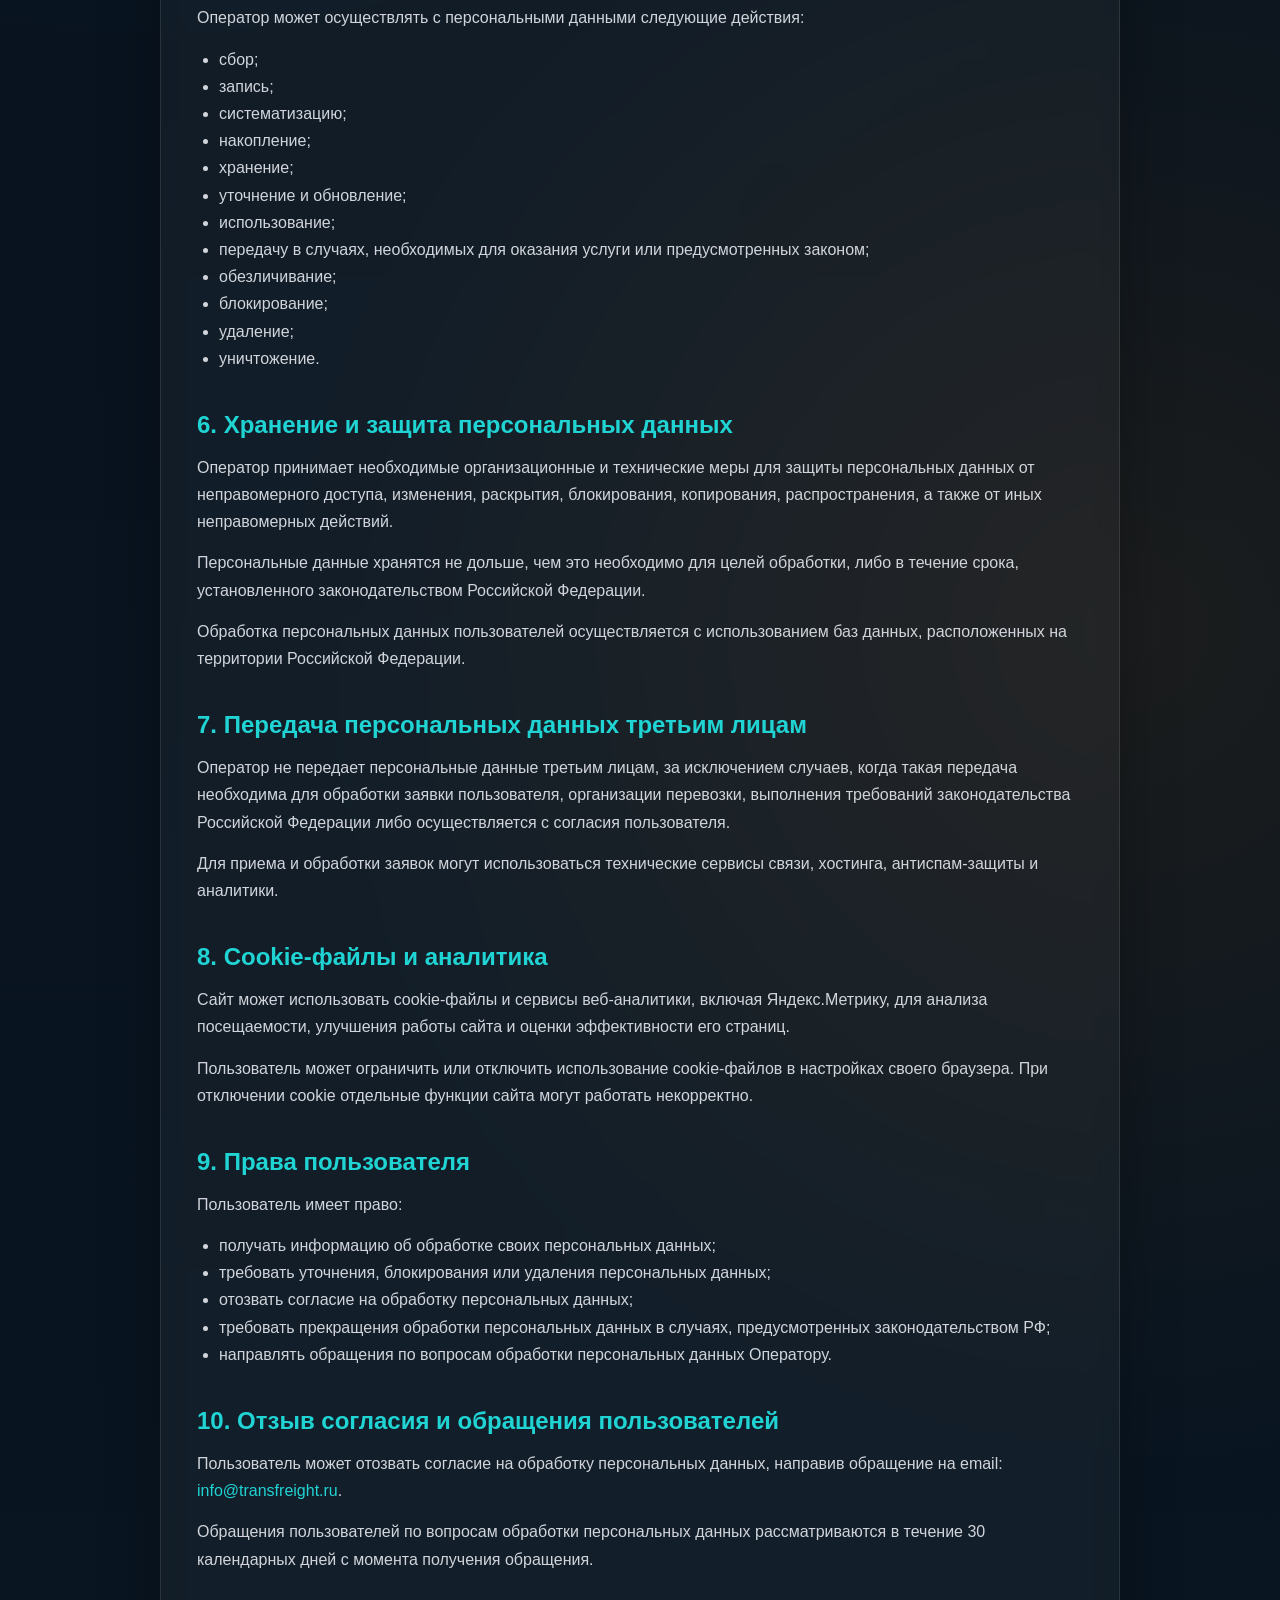
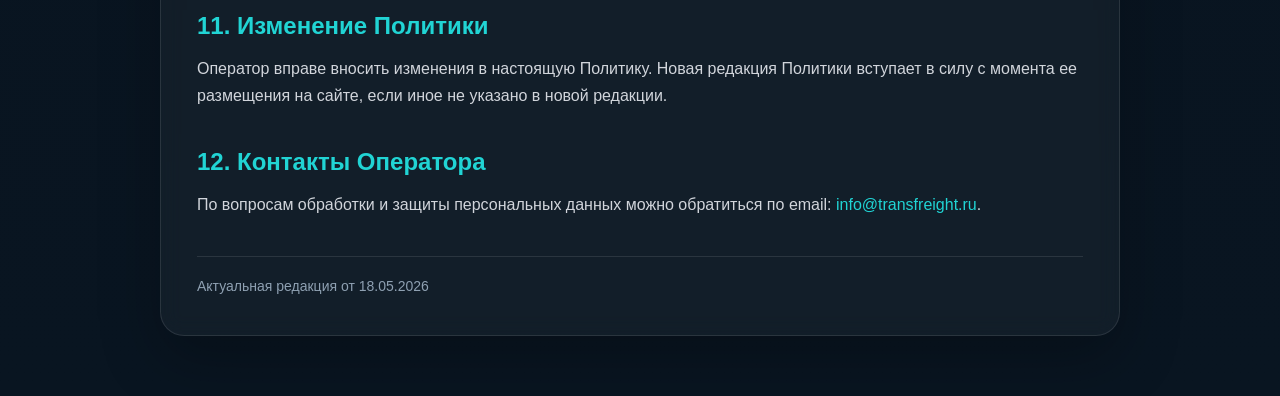
==== commit 10c199a8: "Update privacy.html" ====
--- a/privacy.html
+++ b/privacy.html
@@ -143,7 +143,7 @@
           ОГРНИП: <strong>326565800043124</strong><br>
           Регион регистрации: Оренбургская область, г. Оренбург<br>
           Сайт: <a href="https://transfreight.ru">https://transfreight.ru</a><br>
-          Email: <a href="mailto:mansurovshe@yandex.ru">mansurovshe@yandex.ru</a>
+          Email: <a href="mailto:info@transfreight.ru">info@tarnsfreight.ru</a>
         </p>
       </div>
 
@@ -255,7 +255,7 @@
       <h2>10. Отзыв согласия и обращения пользователей</h2>
 
       <p>
-        Пользователь может отозвать согласие на обработку персональных данных, направив обращение на email: <a href="mailto:mansurovshe@yandex.ru">mansurovshe@yandex.ru</a>.
+        Пользователь может отозвать согласие на обработку персональных данных, направив обращение на email: <a href="mailto:info@transfreight.ru">info@transfreight.ru</a>.
       </p>
 
       <p>
@@ -271,7 +271,7 @@
       <h2>12. Контакты Оператора</h2>
 
       <p>
-        По вопросам обработки и защиты персональных данных можно обратиться по email: <a href="mailto:mansurovshe@yandex.ru">mansurovshe@yandex.ru</a>.
+        По вопросам обработки и защиты персональных данных можно обратиться по email: <a href="mailto:info@transfreight.ru">info@transfreight.ru</a>.
       </p>
 
       <div class="date">
